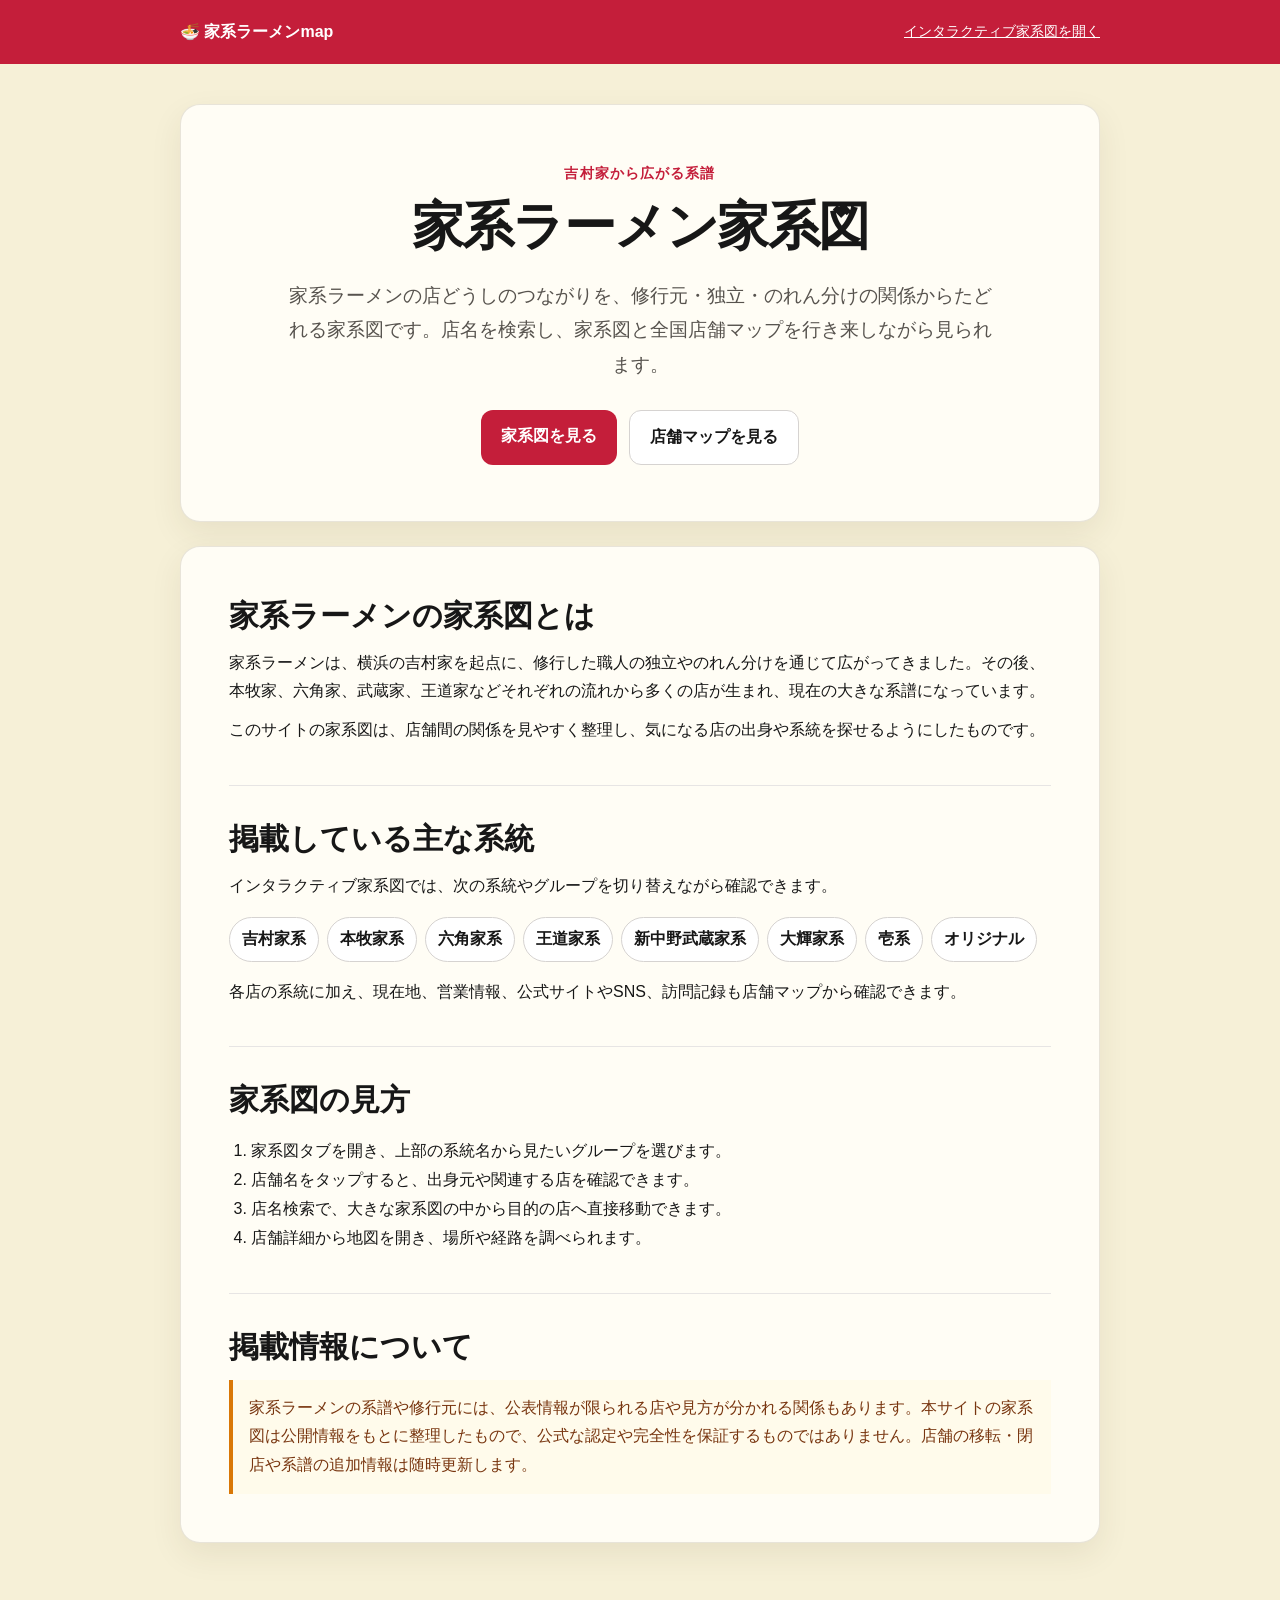
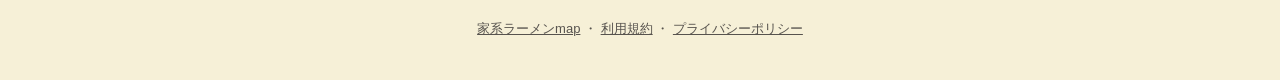
==== lineage.html @ 2b34910c "Add files via upload" ====
<!DOCTYPE html>
<html lang="ja">
<head>
  <meta charset="UTF-8">
  <meta name="viewport" content="width=device-width, initial-scale=1.0">
  <meta name="description" content="吉村家から広がる家系ラーメンの家系図と系譜を解説。直系、本牧家系、六角家系、王道家系、武蔵家系などのつながりを、店舗マップとインタラクティブな家系図でたどれます。">
  <meta name="theme-color" content="#c41e3a">
  <link rel="canonical" href="https://iekei-map.com/lineage">
  <link rel="icon" type="image/png" sizes="180x180" href="/icons/icon-180.png">
  <meta property="og:type" content="article">
  <meta property="og:title" content="家系ラーメン家系図｜吉村家から広がる系譜">
  <meta property="og:description" content="家系ラーメンの修行元・独立・のれん分けのつながりを、家系図と地図でたどれます。">
  <meta property="og:url" content="https://iekei-map.com/lineage">
  <meta property="og:image" content="https://iekei-map.com/icons/icon-1024.png">
  <meta name="twitter:card" content="summary_large_image">
  <meta name="twitter:title" content="家系ラーメン家系図｜吉村家から広がる系譜">
  <meta name="twitter:description" content="直系、本牧家系、六角家系、王道家系、武蔵家系などのつながりを解説。">
  <meta name="twitter:image" content="https://iekei-map.com/icons/icon-1024.png">
  <title>家系ラーメン家系図｜吉村家から広がる系譜</title>
  <script type="application/ld+json">
  {
    "@context": "https://schema.org",
    "@type": "WebPage",
    "name": "家系ラーメン家系図｜吉村家から広がる系譜",
    "description": "吉村家から広がる家系ラーメンの修行元・独立・のれん分けのつながりを解説し、インタラクティブな家系図を案内するページ。",
    "url": "https://iekei-map.com/lineage",
    "inLanguage": "ja",
    "isPartOf": { "@type": "WebSite", "name": "家系ラーメンmap", "url": "https://iekei-map.com/" },
    "about": { "@type": "Thing", "name": "家系ラーメンの家系図と系譜" }
  }
  </script>
  <style>
    :root { color-scheme:light; --red:#c41e3a; --ink:#171717; --muted:#57534e; --paper:#fffdf5; }
    * { box-sizing:border-box; }
    body { margin:0; background:#f6f0d7; color:var(--ink); font-family:-apple-system,BlinkMacSystemFont,"Segoe UI","Hiragino Sans",sans-serif; line-height:1.8; }
    header { background:var(--red); color:#fff; }
    .nav, main, footer { width:min(920px,calc(100% - 32px)); margin:0 auto; }
    .nav { display:flex; align-items:center; justify-content:space-between; min-height:64px; gap:16px; }
    .brand { color:#fff; font-weight:800; text-decoration:none; }
    .nav a:last-child { color:#fff; font-size:14px; }
    main { padding:40px 0 64px; }
    .hero, article { background:var(--paper); border:1px solid rgba(64,48,16,.12); border-radius:20px; box-shadow:0 12px 32px rgba(64,48,16,.08); }
    .hero { padding:clamp(28px,6vw,56px); text-align:center; }
    .eyebrow { margin:0 0 8px; color:var(--red); font-size:14px; font-weight:800; letter-spacing:.08em; }
    h1 { margin:0; font-size:clamp(30px,7vw,52px); line-height:1.25; letter-spacing:-.03em; }
    .lead { max-width:720px; margin:20px auto 0; color:var(--muted); font-size:clamp(16px,2.4vw,19px); }
    .actions { display:flex; flex-wrap:wrap; justify-content:center; gap:12px; margin-top:28px; }
    .button { display:inline-block; border-radius:12px; padding:12px 20px; font-weight:800; text-decoration:none; }
    .button-primary { background:var(--red); color:#fff; }
    .button-secondary { border:1px solid #d6d3d1; background:#fff; color:var(--ink); }
    article { margin-top:24px; padding:clamp(24px,5vw,48px); }
    article section + section { margin-top:40px; padding-top:32px; border-top:1px solid #e7e5e4; }
    h2 { margin:0 0 12px; font-size:clamp(23px,4vw,30px); line-height:1.4; }
    p { margin:10px 0 0; }
    .lineages { display:flex; flex-wrap:wrap; gap:8px; padding:0; list-style:none; }
    .lineages li { border:1px solid #d6d3d1; border-radius:999px; background:#fff; padding:7px 12px; font-weight:700; }
    .steps { padding-left:1.4em; }
    .note { border-left:4px solid #d97706; background:#fffbeb; padding:14px 16px; color:#78350f; }
    footer { padding:0 0 40px; color:#57534e; font-size:13px; text-align:center; }
    footer a { color:inherit; }
    @media (max-width:560px) { .nav a:last-child { display:none; } main { padding-top:24px; } }
  </style>
</head>
<body>
  <header>
    <nav class="nav" aria-label="メインナビゲーション">
      <a class="brand" href="/">🍜 家系ラーメンmap</a>
      <a href="/?tab=lineage">インタラクティブ家系図を開く</a>
    </nav>
  </header>
  <main>
    <section class="hero">
      <p class="eyebrow">吉村家から広がる系譜</p>
      <h1>家系ラーメン家系図</h1>
      <p class="lead">家系ラーメンの店どうしのつながりを、修行元・独立・のれん分けの関係からたどれる家系図です。店名を検索し、家系図と全国店舗マップを行き来しながら見られます。</p>
      <div class="actions">
        <a class="button button-primary" href="/?tab=lineage">家系図を見る</a>
        <a class="button button-secondary" href="/">店舗マップを見る</a>
      </div>
    </section>
    <article>
      <section>
        <h2>家系ラーメンの家系図とは</h2>
        <p>家系ラーメンは、横浜の吉村家を起点に、修行した職人の独立やのれん分けを通じて広がってきました。その後、本牧家、六角家、武蔵家、王道家などそれぞれの流れから多くの店が生まれ、現在の大きな系譜になっています。</p>
        <p>このサイトの家系図は、店舗間の関係を見やすく整理し、気になる店の出身や系統を探せるようにしたものです。</p>
      </section>
      <section>
        <h2>掲載している主な系統</h2>
        <p>インタラクティブ家系図では、次の系統やグループを切り替えながら確認できます。</p>
        <ul class="lineages">
          <li>吉村家系</li><li>本牧家系</li><li>六角家系</li><li>王道家系</li><li>新中野武蔵家系</li><li>大輝家系</li><li>壱系</li><li>オリジナル</li>
        </ul>
        <p>各店の系統に加え、現在地、営業情報、公式サイトやSNS、訪問記録も店舗マップから確認できます。</p>
      </section>
      <section>
        <h2>家系図の見方</h2>
        <ol class="steps">
          <li>家系図タブを開き、上部の系統名から見たいグループを選びます。</li>
          <li>店舗名をタップすると、出身元や関連する店を確認できます。</li>
          <li>店名検索で、大きな家系図の中から目的の店へ直接移動できます。</li>
          <li>店舗詳細から地図を開き、場所や経路を調べられます。</li>
        </ol>
      </section>
      <section>
        <h2>掲載情報について</h2>
        <p class="note">家系ラーメンの系譜や修行元には、公表情報が限られる店や見方が分かれる関係もあります。本サイトの家系図は公開情報をもとに整理したもので、公式な認定や完全性を保証するものではありません。店舗の移転・閉店や系譜の追加情報は随時更新します。</p>
      </section>
    </article>
  </main>
  <footer><p><a href="/">家系ラーメンmap</a> ・ <a href="/terms">利用規約</a> ・ <a href="/privacypolicy">プライバシーポリシー</a></p></footer>
</body>
</html>
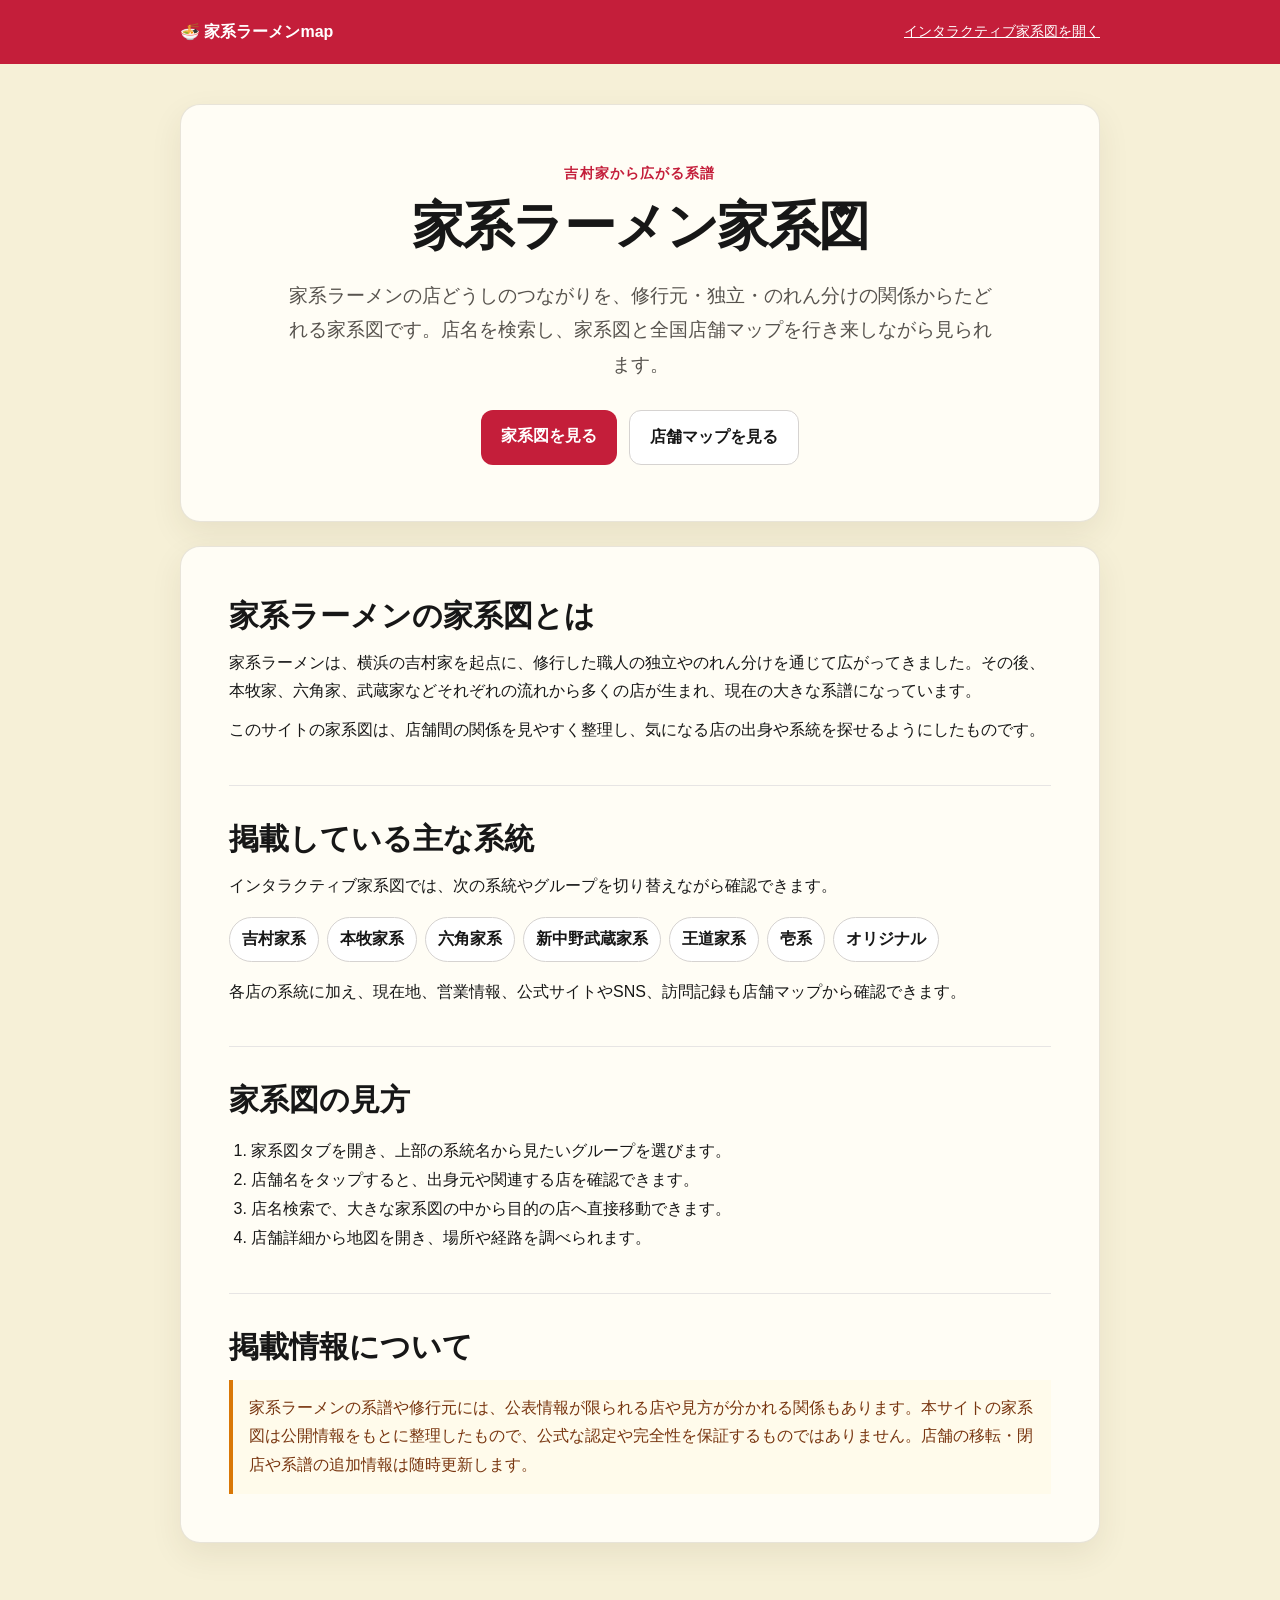
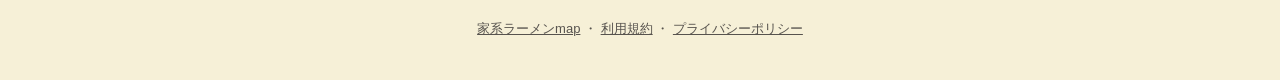
==== commit ba90638d: "Fix HTML meta tags for consistency" ====
--- a/lineage.html
+++ b/lineage.html
@@ -3,7 +3,7 @@
 <head>
   <meta charset="UTF-8">
   <meta name="viewport" content="width=device-width, initial-scale=1.0">
-  <meta name="description" content="吉村家から広がる家系ラーメンの家系図と系譜を解説。直系、本牧家系、六角家系、王道家系、武蔵家系などのつながりを、店舗マップとインタラクティブな家系図でたどれます。">
+  <meta name="description" content="吉村家から広がる家系ラーメンの家系図と系譜を解説。直系、本牧家系、六角家系、武蔵家系などのつながりを、店舗マップとインタラクティブな家系図でたどれます。">
   <meta name="theme-color" content="#c41e3a">
   <link rel="canonical" href="https://iekei-map.com/lineage">
   <link rel="icon" type="image/png" sizes="180x180" href="/icons/icon-180.png">
@@ -14,7 +14,7 @@
   <meta property="og:image" content="https://iekei-map.com/icons/icon-1024.png">
   <meta name="twitter:card" content="summary_large_image">
   <meta name="twitter:title" content="家系ラーメン家系図｜吉村家から広がる系譜">
-  <meta name="twitter:description" content="直系、本牧家系、六角家系、王道家系、武蔵家系などのつながりを解説。">
+  <meta name="twitter:description" content="直系、本牧家系、六角家系、武蔵家系などのつながりを解説。">
   <meta name="twitter:image" content="https://iekei-map.com/icons/icon-1024.png">
   <title>家系ラーメン家系図｜吉村家から広がる系譜</title>
   <script type="application/ld+json">
@@ -81,14 +81,14 @@
     <article>
       <section>
         <h2>家系ラーメンの家系図とは</h2>
-        <p>家系ラーメンは、横浜の吉村家を起点に、修行した職人の独立やのれん分けを通じて広がってきました。その後、本牧家、六角家、武蔵家、王道家などそれぞれの流れから多くの店が生まれ、現在の大きな系譜になっています。</p>
+        <p>家系ラーメンは、横浜の吉村家を起点に、修行した職人の独立やのれん分けを通じて広がってきました。その後、本牧家、六角家、武蔵家などそれぞれの流れから多くの店が生まれ、現在の大きな系譜になっています。</p>
         <p>このサイトの家系図は、店舗間の関係を見やすく整理し、気になる店の出身や系統を探せるようにしたものです。</p>
       </section>
       <section>
         <h2>掲載している主な系統</h2>
         <p>インタラクティブ家系図では、次の系統やグループを切り替えながら確認できます。</p>
         <ul class="lineages">
-          <li>吉村家系</li><li>本牧家系</li><li>六角家系</li><li>王道家系</li><li>新中野武蔵家系</li><li>大輝家系</li><li>壱系</li><li>オリジナル</li>
+          <li>吉村家系</li><li>本牧家系</li><li>六角家系</li><li>新中野武蔵家系</li><li>王道家系</li><li>壱系</li><li>オリジナル</li>
         </ul>
         <p>各店の系統に加え、現在地、営業情報、公式サイトやSNS、訪問記録も店舗マップから確認できます。</p>
       </section>
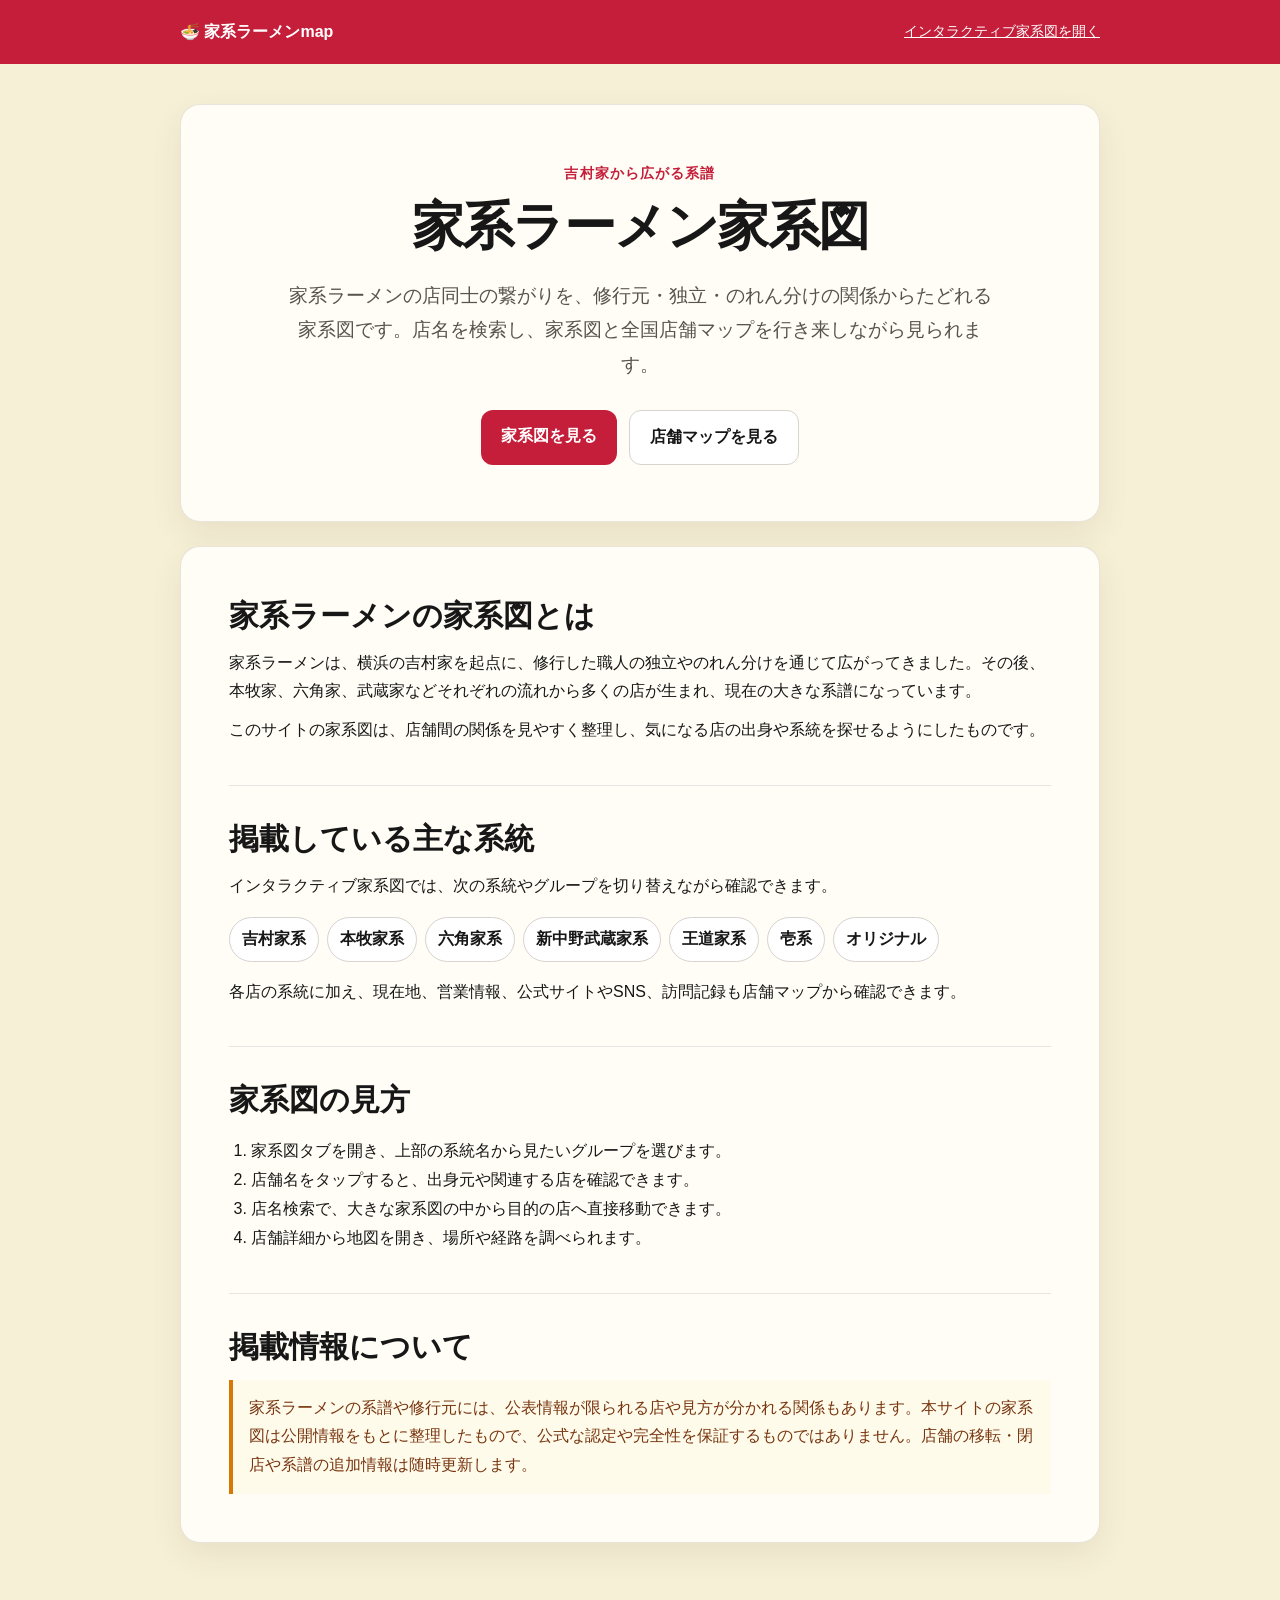
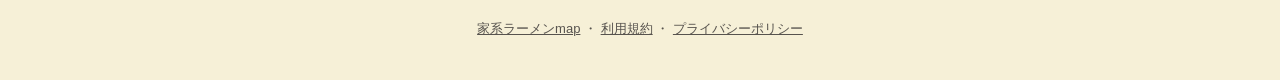
==== commit cfc6b434: "Fix typo in lineage.html lead paragraph" ====
--- a/lineage.html
+++ b/lineage.html
@@ -72,7 +72,7 @@
     <section class="hero">
       <p class="eyebrow">吉村家から広がる系譜</p>
       <h1>家系ラーメン家系図</h1>
-      <p class="lead">家系ラーメンの店どうしのつながりを、修行元・独立・のれん分けの関係からたどれる家系図です。店名を検索し、家系図と全国店舗マップを行き来しながら見られます。</p>
+      <p class="lead">家系ラーメンの店同士の繋がりを、修行元・独立・のれん分けの関係からたどれる家系図です。店名を検索し、家系図と全国店舗マップを行き来しながら見られます。</p>
       <div class="actions">
         <a class="button button-primary" href="/?tab=lineage">家系図を見る</a>
         <a class="button button-secondary" href="/">店舗マップを見る</a>
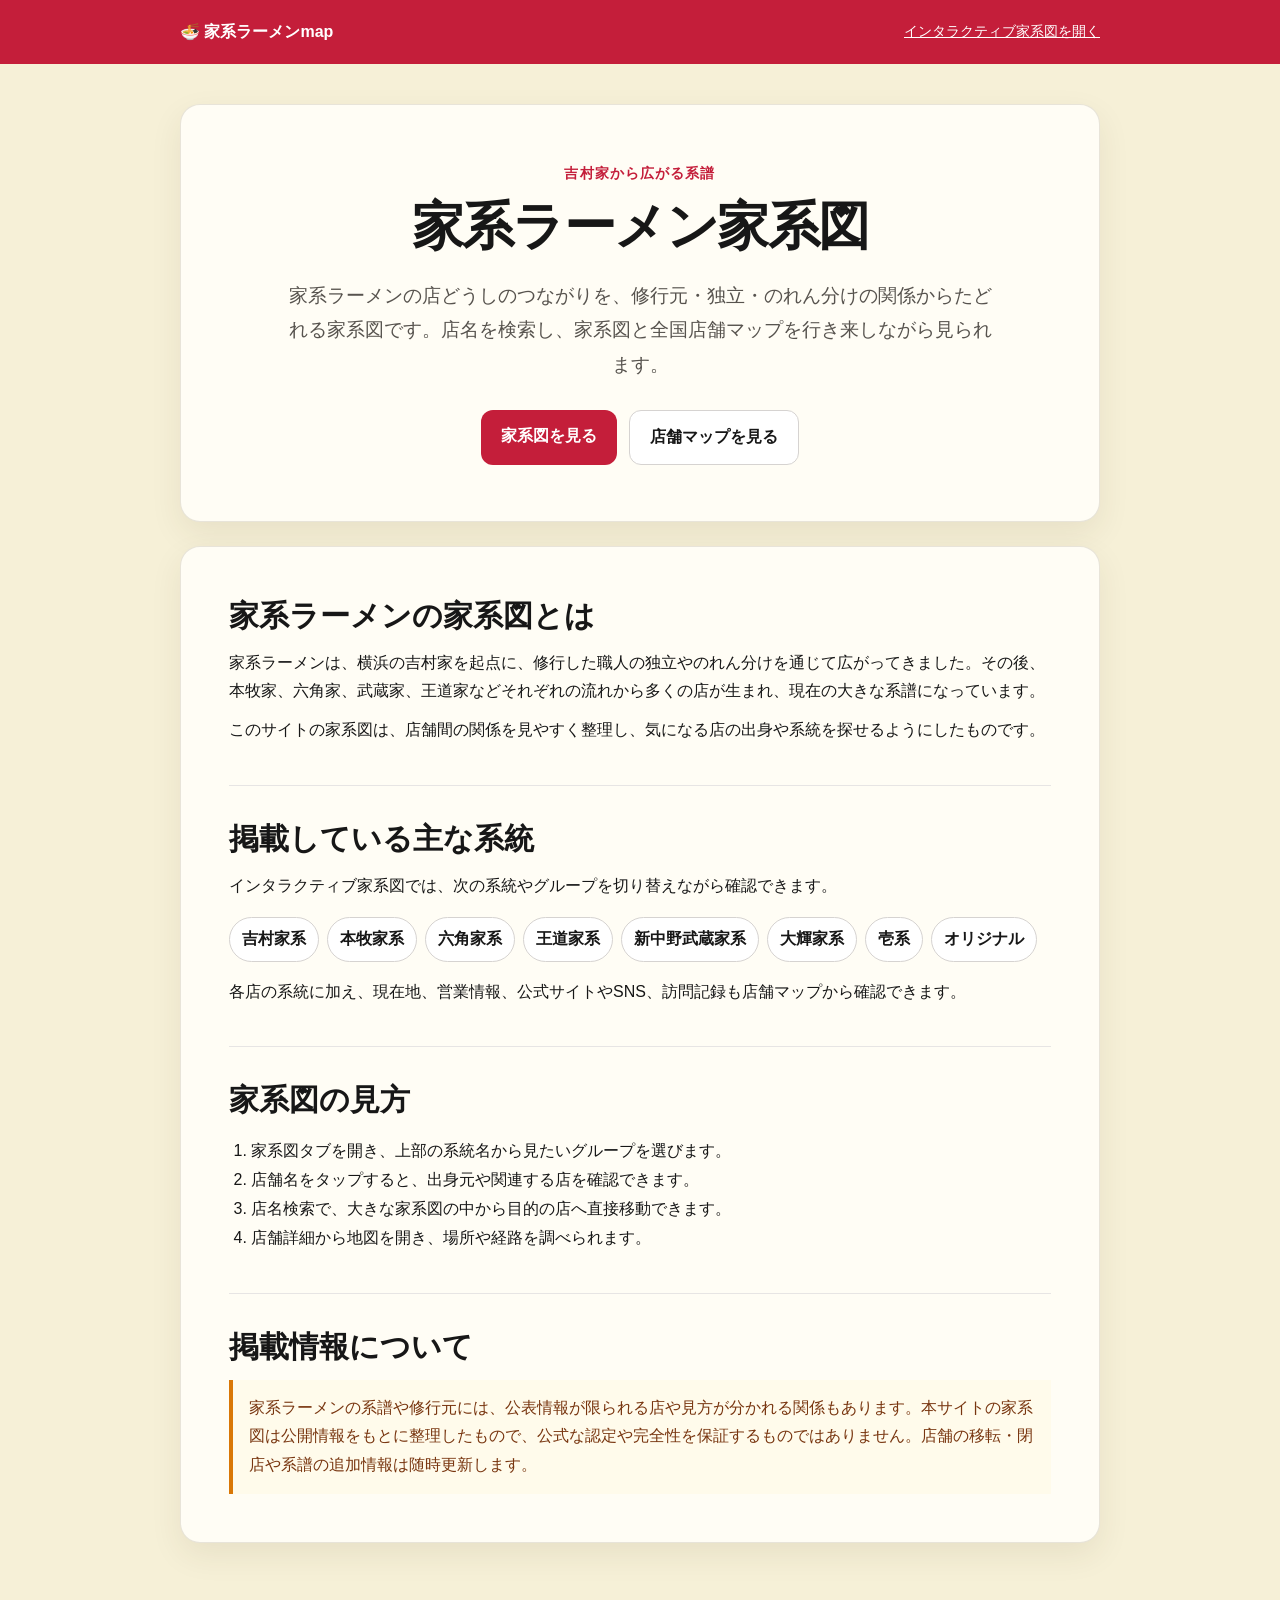
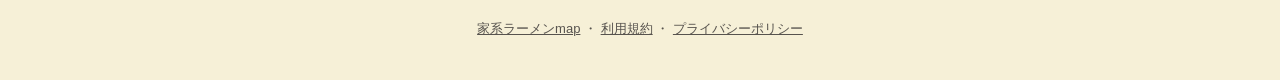
==== commit e4d98907: "Add SEO-ready public shop routes" ====
--- a/lineage.html
+++ b/lineage.html
@@ -3,7 +3,7 @@
 <head>
   <meta charset="UTF-8">
   <meta name="viewport" content="width=device-width, initial-scale=1.0">
-  <meta name="description" content="吉村家から広がる家系ラーメンの家系図と系譜を解説。直系、本牧家系、六角家系、武蔵家系などのつながりを、店舗マップとインタラクティブな家系図でたどれます。">
+  <meta name="description" content="吉村家から広がる家系ラーメンの家系図と系譜を解説。直系、本牧家系、六角家系、王道家系、武蔵家系などのつながりを、店舗マップとインタラクティブな家系図でたどれます。">
   <meta name="theme-color" content="#c41e3a">
   <link rel="canonical" href="https://iekei-map.com/lineage">
   <link rel="icon" type="image/png" sizes="180x180" href="/icons/icon-180.png">
@@ -14,7 +14,7 @@
   <meta property="og:image" content="https://iekei-map.com/icons/icon-1024.png">
   <meta name="twitter:card" content="summary_large_image">
   <meta name="twitter:title" content="家系ラーメン家系図｜吉村家から広がる系譜">
-  <meta name="twitter:description" content="直系、本牧家系、六角家系、武蔵家系などのつながりを解説。">
+  <meta name="twitter:description" content="直系、本牧家系、六角家系、王道家系、武蔵家系などのつながりを解説。">
   <meta name="twitter:image" content="https://iekei-map.com/icons/icon-1024.png">
   <title>家系ラーメン家系図｜吉村家から広がる系譜</title>
   <script type="application/ld+json">
@@ -72,7 +72,7 @@
     <section class="hero">
       <p class="eyebrow">吉村家から広がる系譜</p>
       <h1>家系ラーメン家系図</h1>
-      <p class="lead">家系ラーメンの店同士の繋がりを、修行元・独立・のれん分けの関係からたどれる家系図です。店名を検索し、家系図と全国店舗マップを行き来しながら見られます。</p>
+      <p class="lead">家系ラーメンの店どうしのつながりを、修行元・独立・のれん分けの関係からたどれる家系図です。店名を検索し、家系図と全国店舗マップを行き来しながら見られます。</p>
       <div class="actions">
         <a class="button button-primary" href="/?tab=lineage">家系図を見る</a>
         <a class="button button-secondary" href="/">店舗マップを見る</a>
@@ -81,14 +81,14 @@
     <article>
       <section>
         <h2>家系ラーメンの家系図とは</h2>
-        <p>家系ラーメンは、横浜の吉村家を起点に、修行した職人の独立やのれん分けを通じて広がってきました。その後、本牧家、六角家、武蔵家などそれぞれの流れから多くの店が生まれ、現在の大きな系譜になっています。</p>
+        <p>家系ラーメンは、横浜の吉村家を起点に、修行した職人の独立やのれん分けを通じて広がってきました。その後、本牧家、六角家、武蔵家、王道家などそれぞれの流れから多くの店が生まれ、現在の大きな系譜になっています。</p>
         <p>このサイトの家系図は、店舗間の関係を見やすく整理し、気になる店の出身や系統を探せるようにしたものです。</p>
       </section>
       <section>
         <h2>掲載している主な系統</h2>
         <p>インタラクティブ家系図では、次の系統やグループを切り替えながら確認できます。</p>
         <ul class="lineages">
-          <li>吉村家系</li><li>本牧家系</li><li>六角家系</li><li>新中野武蔵家系</li><li>王道家系</li><li>壱系</li><li>オリジナル</li>
+          <li>吉村家系</li><li>本牧家系</li><li>六角家系</li><li>王道家系</li><li>新中野武蔵家系</li><li>大輝家系</li><li>壱系</li><li>オリジナル</li>
         </ul>
         <p>各店の系統に加え、現在地、営業情報、公式サイトやSNS、訪問記録も店舗マップから確認できます。</p>
       </section>
